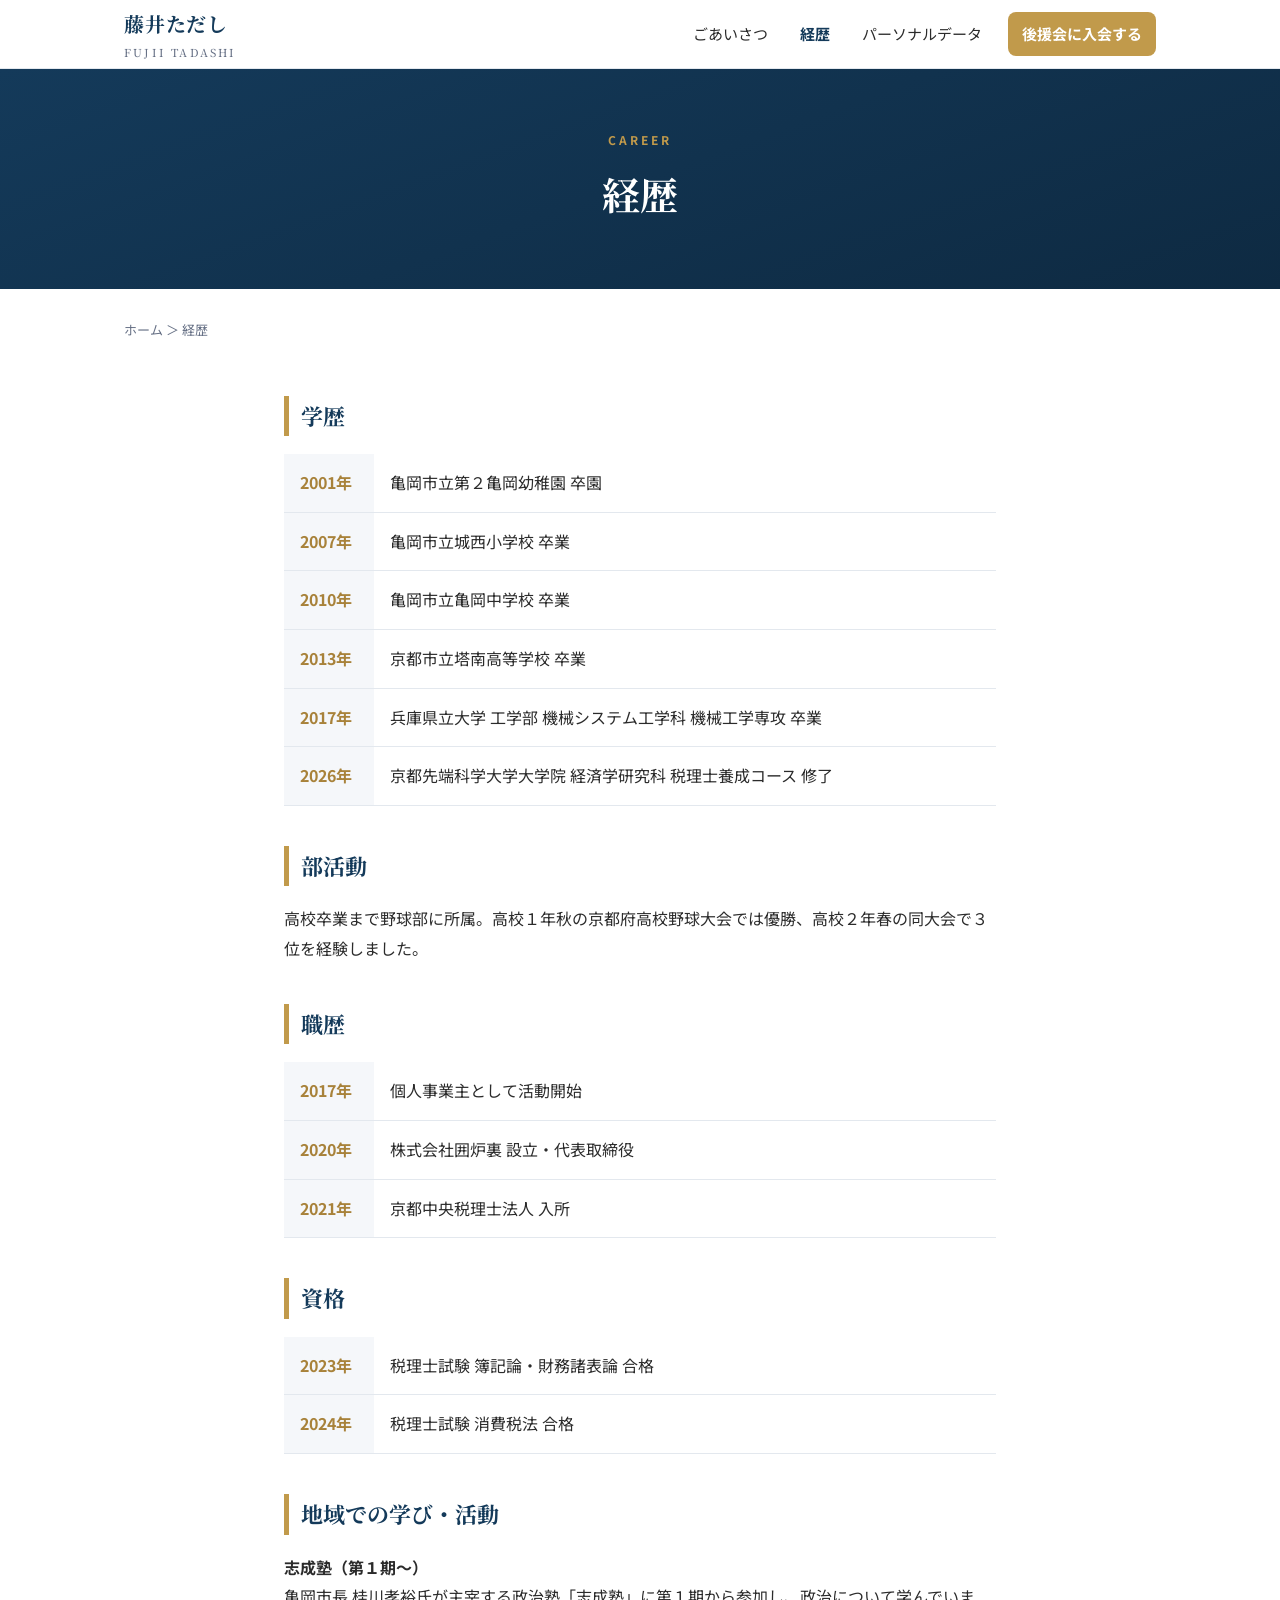
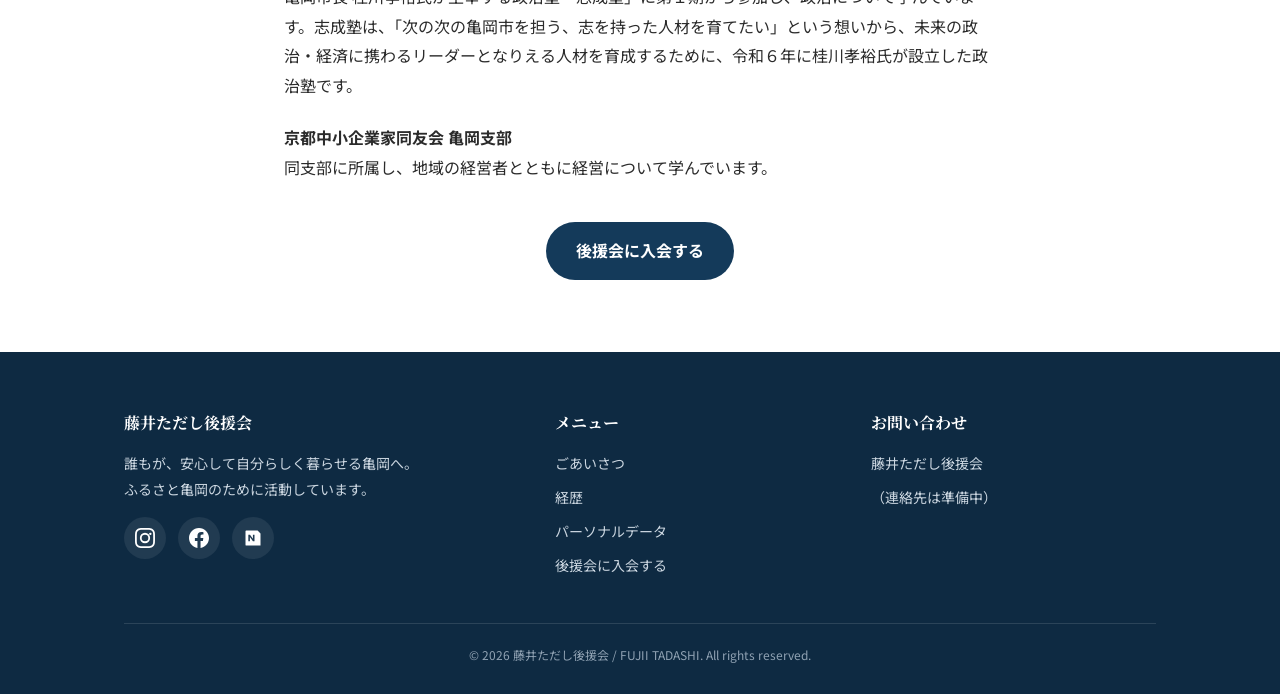
==== career.html @ 50777f2e "feat: 藤井ただし公式サイトを初期構築 - トップ（ヒーロー・想い・導線・後援会CTA） - ごあいさつ / 経歴 / パーソナルデータ / 後援会に入会する - Instagram連携、Face" ====
<!DOCTYPE html>
<html lang="ja">
<head>
<meta charset="UTF-8">
<meta name="viewport" content="width=device-width, initial-scale=1.0">
<title>経歴｜藤井ただし（藤井 規示）公式サイト</title>
<meta name="description" content="藤井ただし（藤井 規示）の経歴。学歴・部活動・職歴・資格・地域での学びと活動をご紹介します。">
<link rel="preconnect" href="https://fonts.googleapis.com">
<link rel="preconnect" href="https://fonts.gstatic.com" crossorigin>
<link href="https://fonts.googleapis.com/css2?family=Noto+Sans+JP:wght@400;500;700&family=Noto+Serif+JP:wght@600;700&display=swap" rel="stylesheet">
<link rel="stylesheet" href="assets/css/style.css">
</head>
<body>

<header class="site-header">
  <div class="container nav">
    <a class="brand" href="index.html">藤井ただし<small>FUJII TADASHI</small></a>
    <button class="nav-toggle" aria-label="メニュー"><span></span><span></span><span></span></button>
    <ul class="nav-links">
      <li><a href="greeting.html">ごあいさつ</a></li>
      <li><a class="current" href="career.html">経歴</a></li>
      <li><a href="profile.html">パーソナルデータ</a></li>
      <li><a class="cta" href="support.html">後援会に入会する</a></li>
    </ul>
  </div>
</header>

<section class="page-hero">
  <span class="en">Career</span>
  <h1>経歴</h1>
</section>

<div class="container">
  <p class="breadcrumb"><a href="index.html">ホーム</a> ＞ 経歴</p>
</div>

<section class="section" style="padding-top:24px;">
  <div class="container prose">

    <div class="block">
      <h2>学歴</h2>
      <table class="data-table timeline">
        <tr><th>2001年</th><td>亀岡市立第２亀岡幼稚園 卒園</td></tr>
        <tr><th>2007年</th><td>亀岡市立城西小学校 卒業</td></tr>
        <tr><th>2010年</th><td>亀岡市立亀岡中学校 卒業</td></tr>
        <tr><th>2013年</th><td>京都市立塔南高等学校 卒業</td></tr>
        <tr><th>2017年</th><td>兵庫県立大学 工学部 機械システム工学科 機械工学専攻 卒業</td></tr>
        <tr><th>2026年</th><td>京都先端科学大学大学院 経済学研究科 税理士養成コース 修了</td></tr>
      </table>
    </div>

    <div class="block">
      <h2>部活動</h2>
      <p>高校卒業まで野球部に所属。高校１年秋の京都府高校野球大会では優勝、高校２年春の同大会で３位を経験しました。</p>
    </div>

    <div class="block">
      <h2>職歴</h2>
      <table class="data-table timeline">
        <tr><th>2017年</th><td>個人事業主として活動開始</td></tr>
        <tr><th>2020年</th><td>株式会社囲炉裏 設立・代表取締役</td></tr>
        <tr><th>2021年</th><td>京都中央税理士法人 入所</td></tr>
      </table>
    </div>

    <div class="block">
      <h2>資格</h2>
      <table class="data-table timeline">
        <tr><th>2023年</th><td>税理士試験 簿記論・財務諸表論 合格</td></tr>
        <tr><th>2024年</th><td>税理士試験 消費税法 合格</td></tr>
      </table>
    </div>

    <div class="block">
      <h2>地域での学び・活動</h2>
      <p><strong>志成塾（第１期〜）</strong><br>
      亀岡市長 桂川孝裕氏が主宰する政治塾「志成塾」に第１期から参加し、政治について学んでいます。志成塾は、「次の次の亀岡市を担う、志を持った人材を育てたい」という想いから、未来の政治・経済に携わるリーダーとなりえる人材を育成するために、令和６年に桂川孝裕氏が設立した政治塾です。</p>
      <p><strong>京都中小企業家同友会 亀岡支部</strong><br>
      同支部に所属し、地域の経営者とともに経営について学んでいます。</p>
    </div>

    <div style="text-align:center; margin-top:40px;">
      <a class="btn btn-navy" href="support.html">後援会に入会する</a>
    </div>
  </div>
</section>

<footer class="site-footer">
  <div class="container">
    <div class="footer-grid">
      <div>
        <h4>藤井ただし後援会</h4>
        <p>誰もが、安心して自分らしく暮らせる亀岡へ。<br>ふるさと亀岡のために活動しています。</p>
        <div class="socials">
          <a href="https://www.instagram.com/kameokafujii/" target="_blank" rel="noopener" aria-label="Instagram">
            <svg viewBox="0 0 24 24"><path d="M12 2.16c3.2 0 3.58.01 4.85.07 1.17.05 1.8.25 2.23.41.56.22.96.48 1.38.9.42.42.68.82.9 1.38.16.42.36 1.06.41 2.23.06 1.27.07 1.65.07 4.85s-.01 3.58-.07 4.85c-.05 1.17-.25 1.8-.41 2.23-.22.56-.48.96-.9 1.38-.42.42-.82.68-1.38.9-.42.16-1.06.36-2.23.41-1.27.06-1.65.07-4.85.07s-3.58-.01-4.85-.07c-1.17-.05-1.8-.25-2.23-.41a3.7 3.7 0 0 1-1.38-.9 3.7 3.7 0 0 1-.9-1.38c-.16-.42-.36-1.06-.41-2.23C2.17 15.58 2.16 15.2 2.16 12s.01-3.58.07-4.85c.05-1.17.25-1.8.41-2.23.22-.56.48-.96.9-1.38.42-.42.82-.68 1.38-.9.42-.16 1.06-.36 2.23-.41C8.42 2.17 8.8 2.16 12 2.16M12 0C8.74 0 8.33.01 7.05.07 5.78.13 4.9.33 4.14.63c-.79.3-1.46.72-2.12 1.38C1.36 2.67.94 3.34.63 4.14.33 4.9.13 5.78.07 7.05.01 8.33 0 8.74 0 12s.01 3.67.07 4.95c.06 1.27.26 2.15.56 2.91.3.8.72 1.47 1.38 2.13.66.66 1.33 1.08 2.12 1.38.76.3 1.64.5 2.91.56C8.33 23.99 8.74 24 12 24s3.67-.01 4.95-.07c1.27-.06 2.15-.26 2.91-.56.8-.3 1.47-.72 2.13-1.38.66-.66 1.08-1.33 1.38-2.13.3-.76.5-1.64.56-2.91.06-1.28.07-1.69.07-4.95s-.01-3.67-.07-4.95c-.06-1.27-.26-2.15-.56-2.91-.3-.8-.72-1.47-1.38-2.13A5.9 5.9 0 0 0 19.86.63C19.1.33 18.22.13 16.95.07 15.67.01 15.26 0 12 0Zm0 5.84A6.16 6.16 0 1 0 18.16 12 6.16 6.16 0 0 0 12 5.84Zm0 10.16A4 4 0 1 1 16 12a4 4 0 0 1-4 4Zm6.4-10.4a1.44 1.44 0 1 0 1.44 1.44 1.44 1.44 0 0 0-1.44-1.44Z"/></svg>
          </a>
          <a href="#" aria-label="Facebook（準備中）" title="準備中">
            <svg viewBox="0 0 24 24"><path d="M24 12.07C24 5.4 18.63 0 12 0S0 5.4 0 12.07C0 18.1 4.39 23.1 10.13 24v-8.44H7.08v-3.49h3.05V9.41c0-3.02 1.79-4.69 4.53-4.69 1.31 0 2.68.24 2.68.24v2.97h-1.51c-1.49 0-1.96.93-1.96 1.89v2.25h3.33l-.53 3.49h-2.8V24C19.61 23.1 24 18.1 24 12.07Z"/></svg>
          </a>
          <a href="#" aria-label="note（準備中）" title="準備中">
            <svg viewBox="0 0 24 24"><path d="M4 3h13.5L21 6.5V21H4a1 1 0 0 1-1-1V4a1 1 0 0 1 1-1Zm2.4 5.2v7.6h1.9v-4.9l3.6 4.9h1.9V8.2h-1.9v4.8L8.4 8.2H6.4Z"/></svg>
          </a>
        </div>
      </div>
      <div>
        <h4>メニュー</h4>
        <ul>
          <li><a href="greeting.html">ごあいさつ</a></li>
          <li><a href="career.html">経歴</a></li>
          <li><a href="profile.html">パーソナルデータ</a></li>
          <li><a href="support.html">後援会に入会する</a></li>
        </ul>
      </div>
      <div>
        <h4>お問い合わせ</h4>
        <ul>
          <li>藤井ただし後援会</li>
          <li>（連絡先は準備中）</li>
        </ul>
      </div>
    </div>
    <div class="copyright">© 2026 藤井ただし後援会 / FUJII TADASHI. All rights reserved.</div>
  </div>
</footer>

<script src="assets/js/nav.js"></script>
</body>
</html>
---- assets/css/style.css ----
/* =========================================================
   藤井ただし 公式サイト  共通スタイル
   カラー: 深い藍(信頼) + 金(品位) + 余白の白基調
   ========================================================= */

:root {
  --navy:        #143a5a;
  --navy-dark:   #0e2a42;
  --navy-light:  #24567f;
  --gold:        #c19a4b;
  --gold-dark:   #a8823a;
  --ink:         #2b2b2b;
  --muted:       #667085;
  --line:        #e3e8ee;
  --bg:          #ffffff;
  --bg-alt:      #f5f7fa;
  --radius:      14px;
  --shadow:      0 6px 24px rgba(20, 58, 90, 0.08);
  --maxw:        1080px;
}

* { box-sizing: border-box; }

html { scroll-behavior: smooth; }

body {
  margin: 0;
  color: var(--ink);
  background: var(--bg);
  font-family: "Noto Sans JP", -apple-system, BlinkMacSystemFont, "Hiragino Kaku Gothic ProN", "Yu Gothic", Meiryo, sans-serif;
  line-height: 1.85;
  font-size: 16px;
  -webkit-font-smoothing: antialiased;
}

img { max-width: 100%; display: block; }

a { color: var(--navy); text-decoration: none; }
a:hover { text-decoration: underline; }

.container {
  width: 100%;
  max-width: var(--maxw);
  margin: 0 auto;
  padding: 0 24px;
}

/* ---------- ヘッダー / ナビ ---------- */
.site-header {
  position: sticky;
  top: 0;
  z-index: 50;
  background: rgba(255, 255, 255, 0.94);
  backdrop-filter: saturate(180%) blur(8px);
  border-bottom: 1px solid var(--line);
}
.nav {
  display: flex;
  align-items: center;
  justify-content: space-between;
  height: 68px;
}
.brand {
  font-family: "Noto Serif JP", serif;
  font-weight: 700;
  font-size: 20px;
  color: var(--navy);
  letter-spacing: 0.04em;
}
.brand:hover { text-decoration: none; }
.brand small { display: block; font-size: 11px; color: var(--muted); font-weight: 500; letter-spacing: 0.2em; }

.nav-links {
  display: flex;
  align-items: center;
  gap: 4px;
  list-style: none;
  margin: 0;
  padding: 0;
}
.nav-links a {
  display: block;
  padding: 8px 14px;
  color: var(--ink);
  font-size: 15px;
  border-radius: 8px;
  transition: background .2s, color .2s;
}
.nav-links a:hover { background: var(--bg-alt); text-decoration: none; }
.nav-links a.current { color: var(--navy); font-weight: 700; }
.nav-links a.cta {
  background: var(--gold);
  color: #fff;
  font-weight: 700;
  margin-left: 8px;
}
.nav-links a.cta:hover { background: var(--gold-dark); }

.nav-toggle {
  display: none;
  background: none;
  border: 0;
  cursor: pointer;
  width: 44px; height: 44px;
  padding: 10px;
}
.nav-toggle span {
  display: block; height: 2px; background: var(--navy);
  margin: 5px 0; transition: .3s;
}

/* ---------- ヒーロー ---------- */
.hero {
  background: linear-gradient(160deg, var(--navy) 0%, var(--navy-dark) 100%);
  color: #fff;
  position: relative;
  overflow: hidden;
}
.hero-inner {
  display: grid;
  grid-template-columns: 1.2fr 0.8fr;
  gap: 48px;
  align-items: center;
  padding: 72px 24px;
}
.hero-copy .eyebrow {
  color: var(--gold);
  font-weight: 700;
  letter-spacing: 0.18em;
  font-size: 13px;
  margin: 0 0 18px;
}
.hero-copy h1 {
  font-family: "Noto Serif JP", serif;
  font-size: clamp(30px, 5vw, 48px);
  line-height: 1.35;
  margin: 0 0 12px;
  font-weight: 700;
}
.hero-copy .name {
  font-size: 18px;
  color: #d7e2ec;
  margin: 0 0 28px;
  letter-spacing: 0.08em;
}
.hero-copy .catch {
  font-family: "Noto Serif JP", serif;
  font-size: clamp(20px, 3vw, 26px);
  line-height: 1.6;
  margin: 0 0 32px;
}
.hero-portrait {
  justify-self: center;
}
.hero-portrait img {
  width: 300px;
  max-width: 100%;
  border-radius: var(--radius);
  box-shadow: 0 18px 48px rgba(0, 0, 0, 0.35);
  border: 5px solid rgba(255,255,255,0.9);
}

/* ---------- ボタン ---------- */
.btn {
  display: inline-block;
  padding: 14px 30px;
  border-radius: 999px;
  font-weight: 700;
  font-size: 16px;
  transition: transform .15s, box-shadow .2s, background .2s;
}
.btn:hover { text-decoration: none; transform: translateY(-2px); }
.btn-gold { background: var(--gold); color: #fff; box-shadow: var(--shadow); }
.btn-gold:hover { background: var(--gold-dark); }
.btn-outline { border: 2px solid #fff; color: #fff; }
.btn-outline:hover { background: rgba(255,255,255,0.12); }
.btn-navy { background: var(--navy); color: #fff; }
.btn-navy:hover { background: var(--navy-dark); }

/* ---------- 汎用セクション ---------- */
.section { padding: 72px 0; }
.section.alt { background: var(--bg-alt); }
.section-head { text-align: center; margin-bottom: 48px; }
.section-head .ja {
  font-family: "Noto Serif JP", serif;
  font-size: clamp(24px, 4vw, 32px);
  color: var(--navy);
  margin: 0 0 6px;
  font-weight: 700;
}
.section-head .en {
  display: block;
  color: var(--gold);
  letter-spacing: 0.25em;
  font-size: 12px;
  font-weight: 700;
  text-transform: uppercase;
}

/* ---------- ページ見出し（サブページ共通） ---------- */
.page-hero {
  background: linear-gradient(160deg, var(--navy) 0%, var(--navy-dark) 100%);
  color: #fff;
  padding: 60px 0;
  text-align: center;
}
.page-hero .en {
  color: var(--gold); letter-spacing: 0.25em; font-size: 12px; font-weight: 700;
  text-transform: uppercase; display: block; margin-bottom: 8px;
}
.page-hero h1 {
  font-family: "Noto Serif JP", serif;
  font-size: clamp(26px, 4vw, 38px);
  margin: 0; font-weight: 700;
}
.breadcrumb {
  font-size: 13px; color: var(--muted); padding: 16px 0;
}
.breadcrumb a { color: var(--muted); }

/* ---------- 導線カード ---------- */
.cards {
  display: grid;
  grid-template-columns: repeat(4, 1fr);
  gap: 20px;
}
.card {
  background: #fff;
  border: 1px solid var(--line);
  border-radius: var(--radius);
  padding: 28px 22px;
  text-align: center;
  transition: transform .2s, box-shadow .2s, border-color .2s;
}
.card:hover { transform: translateY(-4px); box-shadow: var(--shadow); border-color: var(--gold); text-decoration: none; }
.card .num {
  font-family: "Noto Serif JP", serif;
  color: var(--gold); font-size: 14px; letter-spacing: 0.2em; font-weight: 700;
}
.card h3 { margin: 10px 0 8px; color: var(--navy); font-size: 19px; }
.card p { margin: 0; color: var(--muted); font-size: 14px; }
.cards.cols-3 { grid-template-columns: repeat(3, 1fr); }
.card.static { cursor: default; text-align: left; }
.card.static p { line-height: 1.8; }
.vision-lead { text-align: center; max-width: 720px; margin: 0 auto 44px; font-size: 18px; line-height: 1.9; color: var(--navy-dark); }

/* ---------- 本文プロース ---------- */
.prose { max-width: 760px; margin: 0 auto; }
.prose p { margin: 0 0 1.4em; }
.prose h2 {
  font-family: "Noto Serif JP", serif;
  color: var(--navy);
  font-size: 24px;
  margin: 2em 0 0.8em;
  padding-left: 14px;
  border-left: 5px solid var(--gold);
}
.prose .lead { font-size: 18px; color: var(--navy-dark); font-weight: 500; }
.signature { text-align: right; margin-top: 2.5em; font-family: "Noto Serif JP", serif; }
.signature .role { color: var(--muted); font-size: 14px; }
.signature .who { font-size: 22px; color: var(--navy); }

/* ---------- データテーブル ---------- */
.data-table {
  width: 100%;
  border-collapse: collapse;
  margin: 0 0 12px;
}
.data-table th, .data-table td {
  text-align: left;
  padding: 14px 16px;
  border-bottom: 1px solid var(--line);
  vertical-align: top;
}
.data-table th {
  width: 130px;
  color: var(--navy);
  font-weight: 700;
  white-space: nowrap;
  background: var(--bg-alt);
}
.timeline th { white-space: nowrap; width: 90px; color: var(--gold-dark); }

.block { margin-bottom: 40px; }
.block h2 {
  font-family: "Noto Serif JP", serif;
  color: var(--navy); font-size: 22px;
  margin: 0 0 18px; padding-left: 12px; border-left: 5px solid var(--gold);
}

.note {
  background: #fff8e8;
  border: 1px solid #ecd9a6;
  border-radius: 10px;
  padding: 16px 18px;
  font-size: 14px;
  color: #705a1f;
  margin: 20px 0;
}
.note strong { color: #8a6d14; }

.pill {
  display: inline-block; background: var(--bg-alt); border: 1px solid var(--line);
  border-radius: 999px; padding: 6px 16px; margin: 0 8px 8px 0; font-size: 14px;
}

/* ---------- 後援会 CTA 帯 ---------- */
.cta-band {
  background: linear-gradient(160deg, var(--navy) 0%, var(--navy-dark) 100%);
  color: #fff; text-align: center; padding: 64px 24px;
}
.cta-band h2 { font-family: "Noto Serif JP", serif; font-size: clamp(22px,3.5vw,30px); margin: 0 0 12px; }
.cta-band p { color: #d7e2ec; margin: 0 0 28px; }

/* ---------- 後援会 手順 ---------- */
.steps { counter-reset: step; max-width: 720px; margin: 0 auto; padding: 0; list-style: none; }
.steps li {
  position: relative; padding: 0 0 28px 64px; border-left: 2px solid var(--line);
  margin-left: 22px;
}
.steps li:last-child { border-left-color: transparent; }
.steps li::before {
  counter-increment: step; content: counter(step);
  position: absolute; left: -22px; top: -4px;
  width: 44px; height: 44px; border-radius: 50%;
  background: var(--gold); color: #fff; font-weight: 700;
  display: flex; align-items: center; justify-content: center;
  font-family: "Noto Serif JP", serif;
}
.steps li h3 { margin: 0 0 6px; color: var(--navy); }
.steps li p { margin: 0; color: var(--muted); }

/* ---------- フッター ---------- */
.site-footer {
  background: var(--navy-dark);
  color: #cbd6e0;
  padding: 56px 0 28px;
  font-size: 14px;
}
.footer-grid {
  display: grid;
  grid-template-columns: 1.4fr 1fr 1fr;
  gap: 32px;
  margin-bottom: 36px;
}
.footer-grid h4 { color: #fff; font-size: 16px; margin: 0 0 14px; font-family: "Noto Serif JP", serif; }
.footer-grid a { color: #cbd6e0; }
.footer-grid a:hover { color: #fff; }
.footer-grid ul { list-style: none; margin: 0; padding: 0; }
.footer-grid li { margin-bottom: 8px; }
.socials { display: flex; gap: 12px; margin-top: 4px; }
.socials a {
  width: 42px; height: 42px; border-radius: 50%;
  background: rgba(255,255,255,0.08); display: flex; align-items: center; justify-content: center;
  transition: background .2s;
}
.socials a:hover { background: var(--gold); }
.socials svg { width: 20px; height: 20px; fill: #fff; }
.copyright {
  border-top: 1px solid rgba(255,255,255,0.12);
  padding-top: 20px; text-align: center; color: #90a2b3; font-size: 12px;
}

/* ---------- レスポンシブ ---------- */
@media (max-width: 860px) {
  .hero-inner { grid-template-columns: 1fr; text-align: center; padding: 56px 24px; }
  .hero-portrait { order: -1; }
  .hero-portrait img { width: 220px; }
  .cards { grid-template-columns: repeat(2, 1fr); }
  .cards.cols-3 { grid-template-columns: 1fr; }
  .footer-grid { grid-template-columns: 1fr; }

  .nav-toggle { display: block; }
  .nav-links {
    position: absolute; top: 68px; left: 0; right: 0;
    flex-direction: column; align-items: stretch;
    background: #fff; border-bottom: 1px solid var(--line);
    padding: 12px 16px; gap: 2px;
    display: none;
  }
  .nav-links.open { display: flex; }
  .nav-links a { padding: 12px 14px; }
  .nav-links a.cta { margin: 8px 0 0; text-align: center; }
}
@media (max-width: 480px) {
  .cards { grid-template-columns: 1fr; }
  .data-table th { width: 104px; }
}
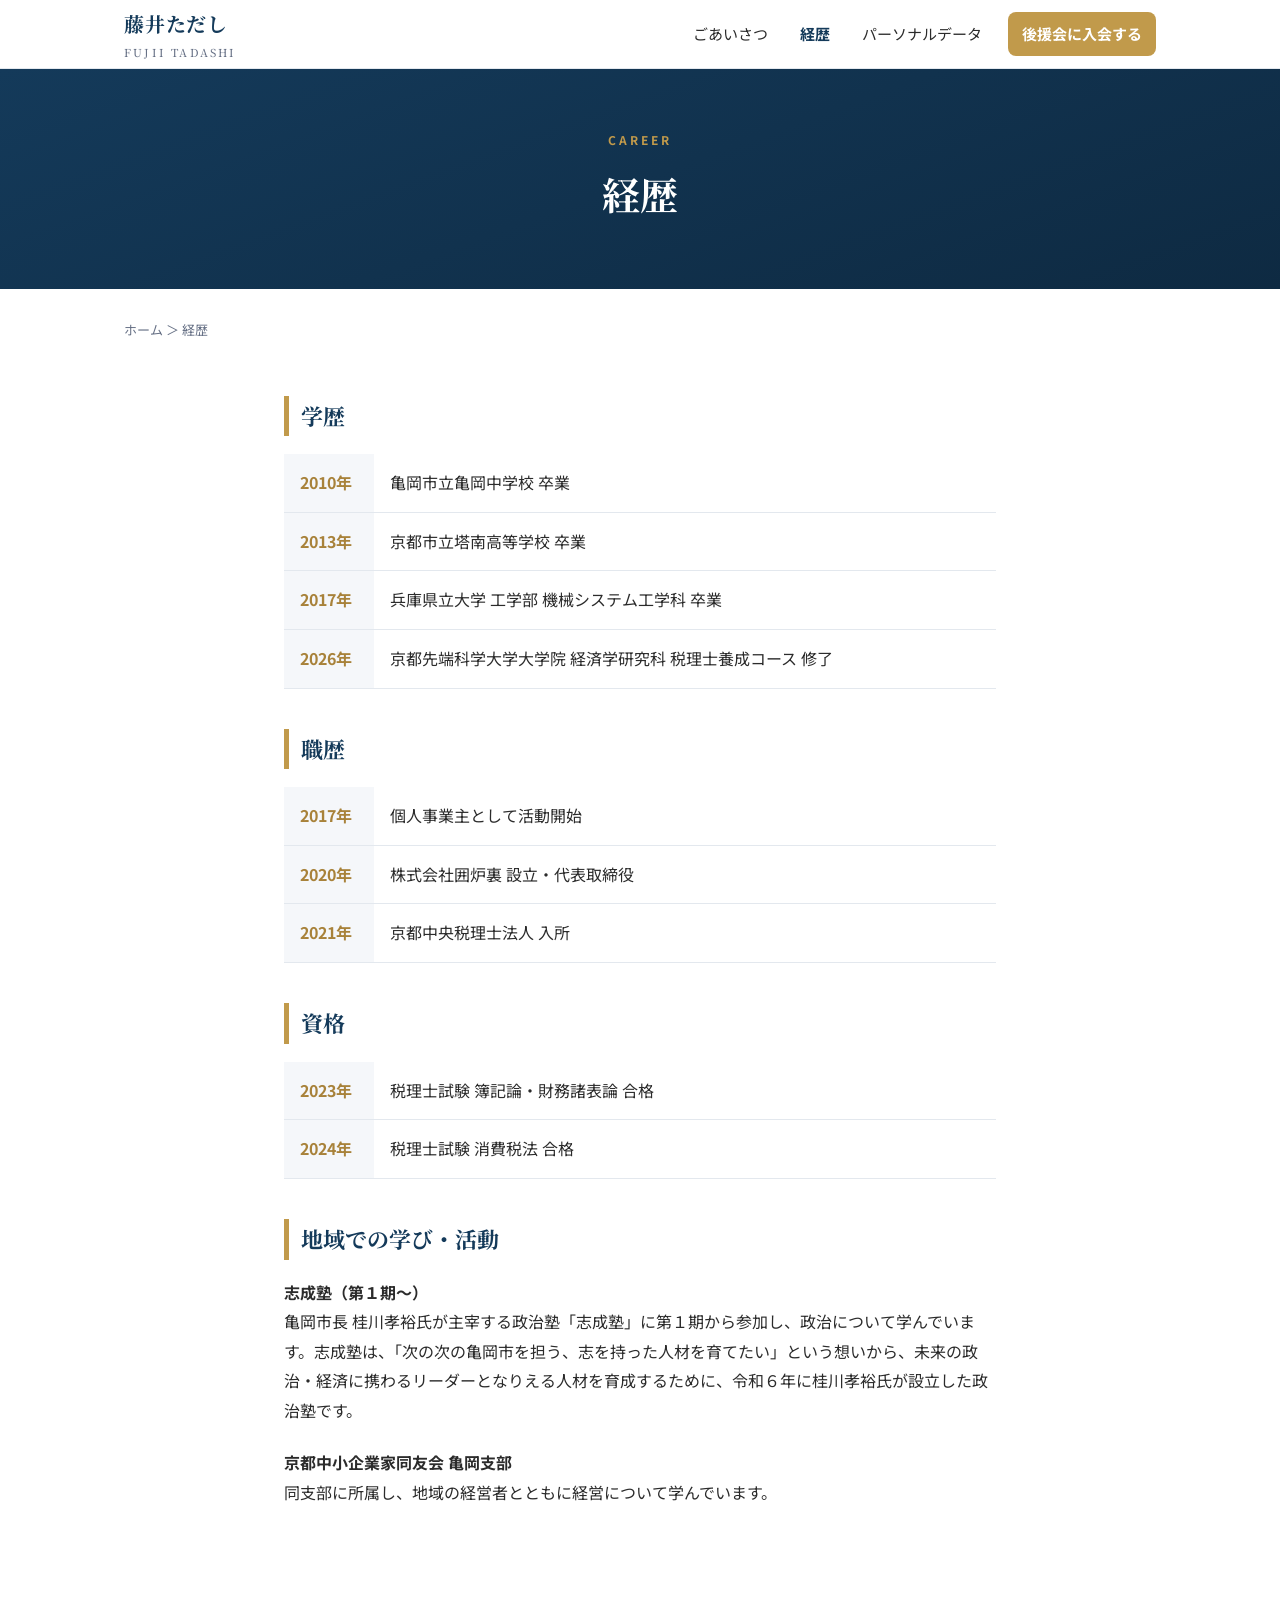
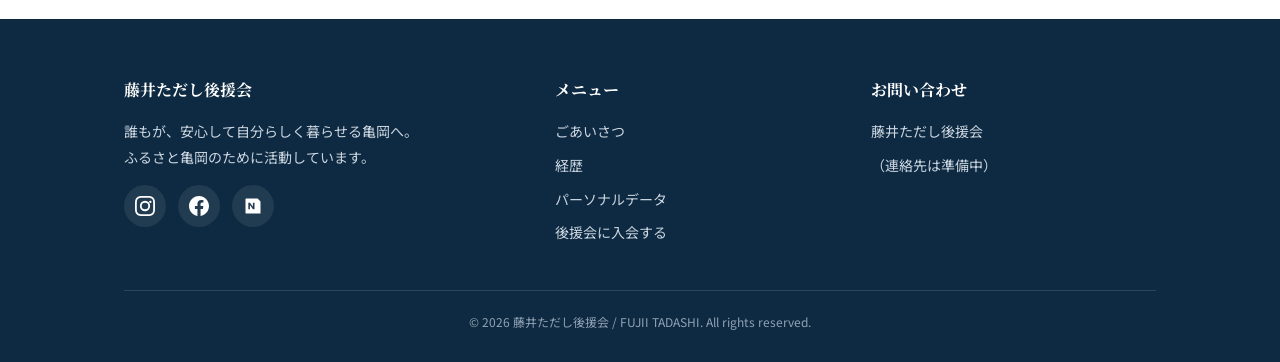
==== commit f82b9e1f: "fix: 名前表記を「藤井ただし」に統一・経歴と各ページを整理 - 「藤井ただし（藤井 規示）」→「藤井ただし」に統一（漢字名を削除） - 学歴を亀岡中学校卒業以降に絞り、大学は「機械システム工学科 " ====
--- a/career.html
+++ b/career.html
@@ -3,8 +3,8 @@
 <head>
 <meta charset="UTF-8">
 <meta name="viewport" content="width=device-width, initial-scale=1.0">
-<title>経歴｜藤井ただし（藤井 規示）公式サイト</title>
-<meta name="description" content="藤井ただし（藤井 規示）の経歴。学歴・部活動・職歴・資格・地域での学びと活動をご紹介します。">
+<title>経歴｜藤井ただし公式サイト</title>
+<meta name="description" content="藤井ただしの経歴。学歴・職歴・資格・地域での学びと活動をご紹介します。">
 <link rel="preconnect" href="https://fonts.googleapis.com">
 <link rel="preconnect" href="https://fonts.gstatic.com" crossorigin>
 <link href="https://fonts.googleapis.com/css2?family=Noto+Sans+JP:wght@400;500;700&family=Noto+Serif+JP:wght@600;700&display=swap" rel="stylesheet">
@@ -40,18 +40,11 @@
     <div class="block">
       <h2>学歴</h2>
       <table class="data-table timeline">
-        <tr><th>2001年</th><td>亀岡市立第２亀岡幼稚園 卒園</td></tr>
-        <tr><th>2007年</th><td>亀岡市立城西小学校 卒業</td></tr>
         <tr><th>2010年</th><td>亀岡市立亀岡中学校 卒業</td></tr>
         <tr><th>2013年</th><td>京都市立塔南高等学校 卒業</td></tr>
-        <tr><th>2017年</th><td>兵庫県立大学 工学部 機械システム工学科 機械工学専攻 卒業</td></tr>
+        <tr><th>2017年</th><td>兵庫県立大学 工学部 機械システム工学科 卒業</td></tr>
         <tr><th>2026年</th><td>京都先端科学大学大学院 経済学研究科 税理士養成コース 修了</td></tr>
       </table>
-    </div>
-
-    <div class="block">
-      <h2>部活動</h2>
-      <p>高校卒業まで野球部に所属。高校１年秋の京都府高校野球大会では優勝、高校２年春の同大会で３位を経験しました。</p>
     </div>
 
     <div class="block">
@@ -77,10 +70,6 @@
       亀岡市長 桂川孝裕氏が主宰する政治塾「志成塾」に第１期から参加し、政治について学んでいます。志成塾は、「次の次の亀岡市を担う、志を持った人材を育てたい」という想いから、未来の政治・経済に携わるリーダーとなりえる人材を育成するために、令和６年に桂川孝裕氏が設立した政治塾です。</p>
       <p><strong>京都中小企業家同友会 亀岡支部</strong><br>
       同支部に所属し、地域の経営者とともに経営について学んでいます。</p>
-    </div>
-
-    <div style="text-align:center; margin-top:40px;">
-      <a class="btn btn-navy" href="support.html">後援会に入会する</a>
     </div>
   </div>
 </section>
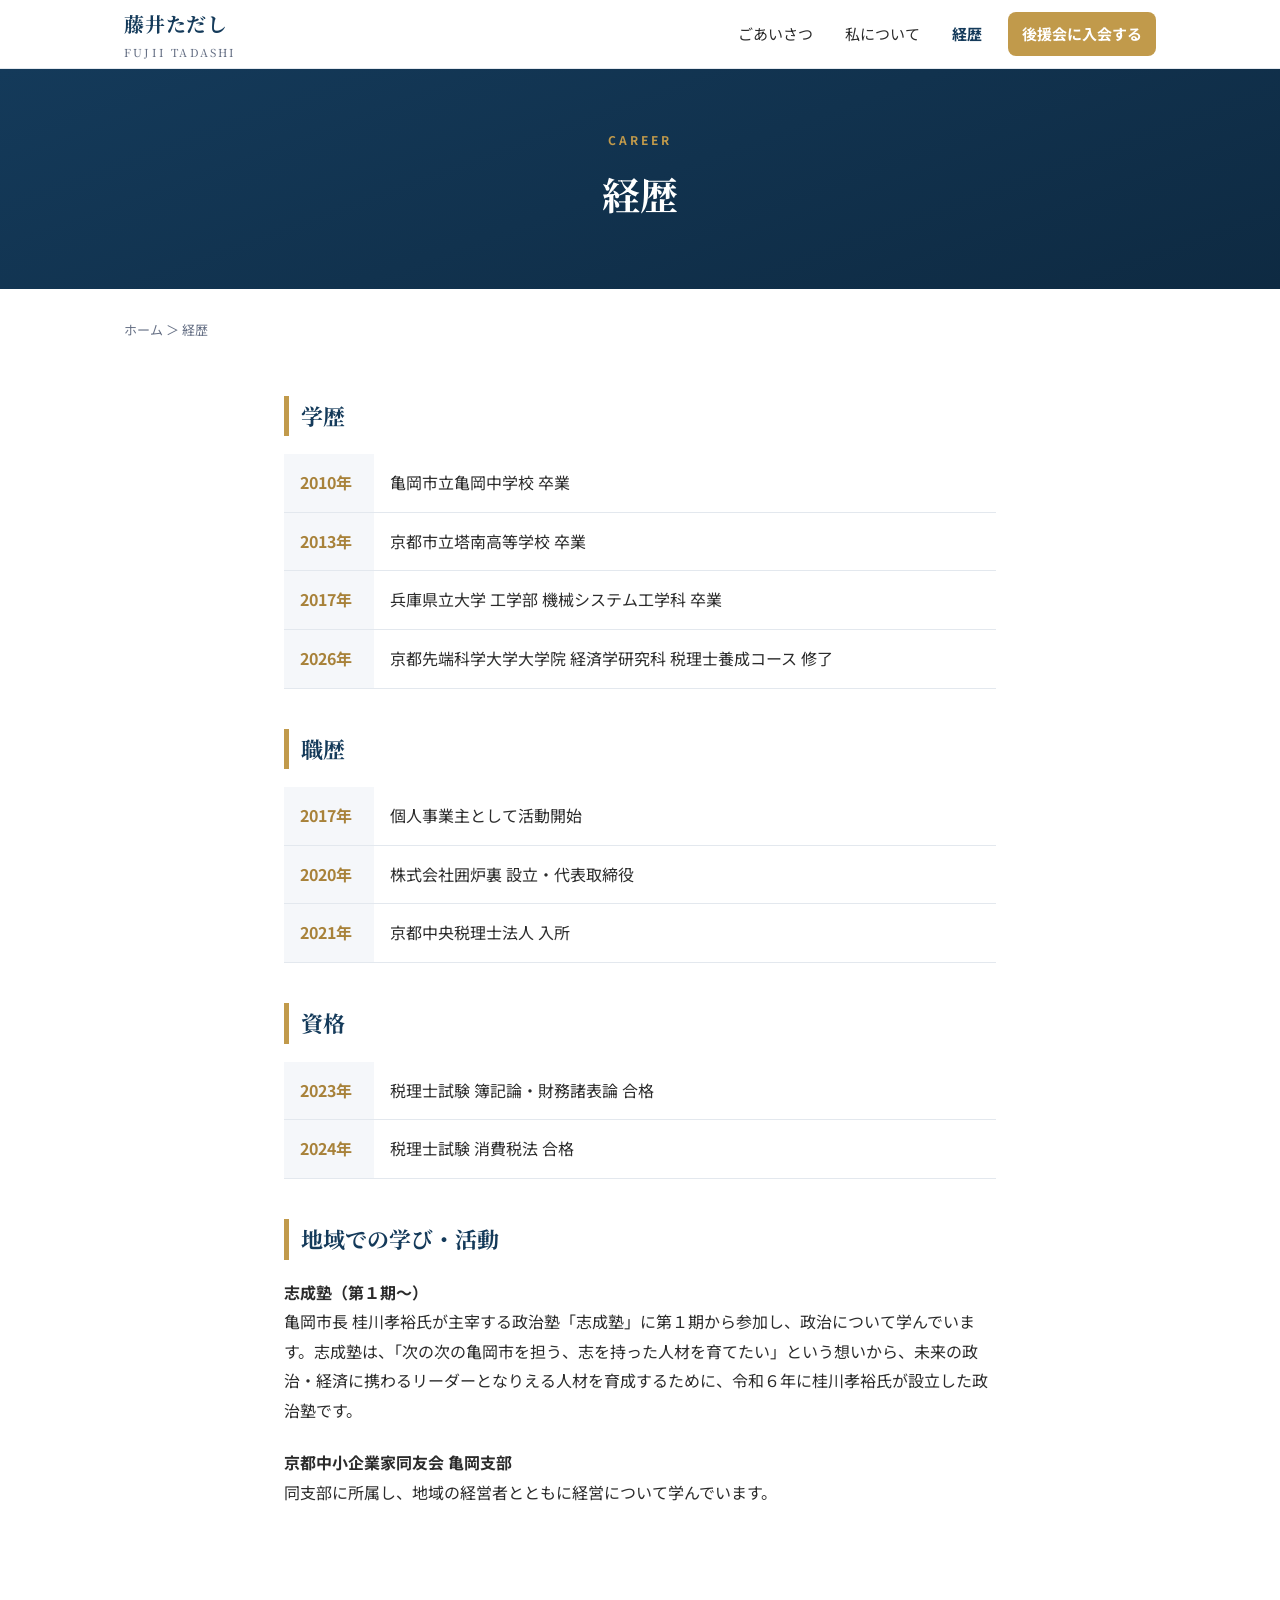
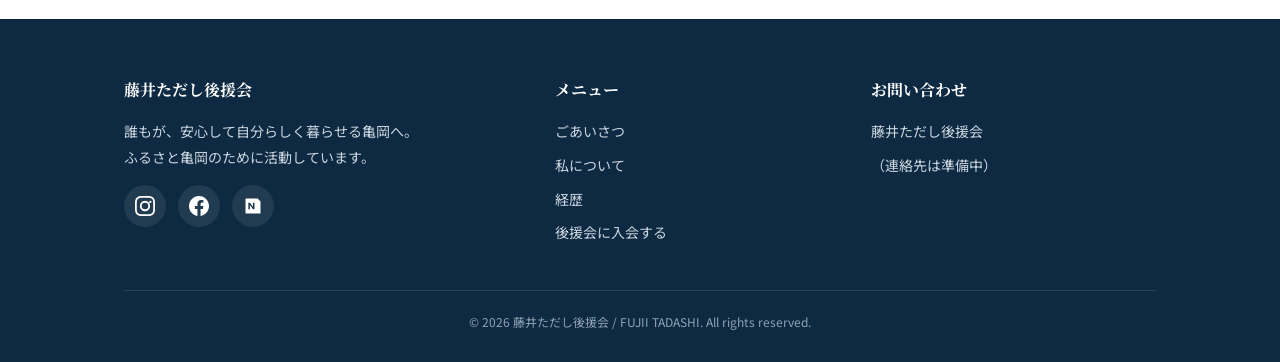
==== commit 74ebde64: "改善: メニュー名を「私について」に統一・並び順変更・導線追加 - 「パーソナルデータ」→「私について」に変更（英語見出しは About） - メニュー順を ごあいさつ→私について→経歴 に統一（ナビ" ====
--- a/career.html
+++ b/career.html
@@ -18,8 +18,8 @@
     <button class="nav-toggle" aria-label="メニュー"><span></span><span></span><span></span></button>
     <ul class="nav-links">
       <li><a href="greeting.html">ごあいさつ</a></li>
+      <li><a href="profile.html">私について</a></li>
       <li><a class="current" href="career.html">経歴</a></li>
-      <li><a href="profile.html">パーソナルデータ</a></li>
       <li><a class="cta" href="support.html">後援会に入会する</a></li>
     </ul>
   </div>
@@ -96,8 +96,8 @@
         <h4>メニュー</h4>
         <ul>
           <li><a href="greeting.html">ごあいさつ</a></li>
+          <li><a href="profile.html">私について</a></li>
           <li><a href="career.html">経歴</a></li>
-          <li><a href="profile.html">パーソナルデータ</a></li>
           <li><a href="support.html">後援会に入会する</a></li>
         </ul>
       </div>
--- a/assets/css/style.css
+++ b/assets/css/style.css
@@ -243,6 +243,12 @@
 .card.static { cursor: default; text-align: left; }
 .card.static p { line-height: 1.8; }
 .vision-lead { text-align: center; max-width: 720px; margin: 0 auto 44px; font-size: 18px; line-height: 1.9; color: var(--navy-dark); }
+.more-link { text-align: center; margin-top: 34px; }
+.more-link a {
+  display: inline-block; font-weight: 700; color: var(--navy);
+  border-bottom: 2px solid var(--gold); padding-bottom: 3px; transition: color .2s;
+}
+.more-link a:hover { text-decoration: none; color: var(--gold-dark); }
 
 /* ---------- 本文プロース ---------- */
 .prose { max-width: 760px; margin: 0 auto; }
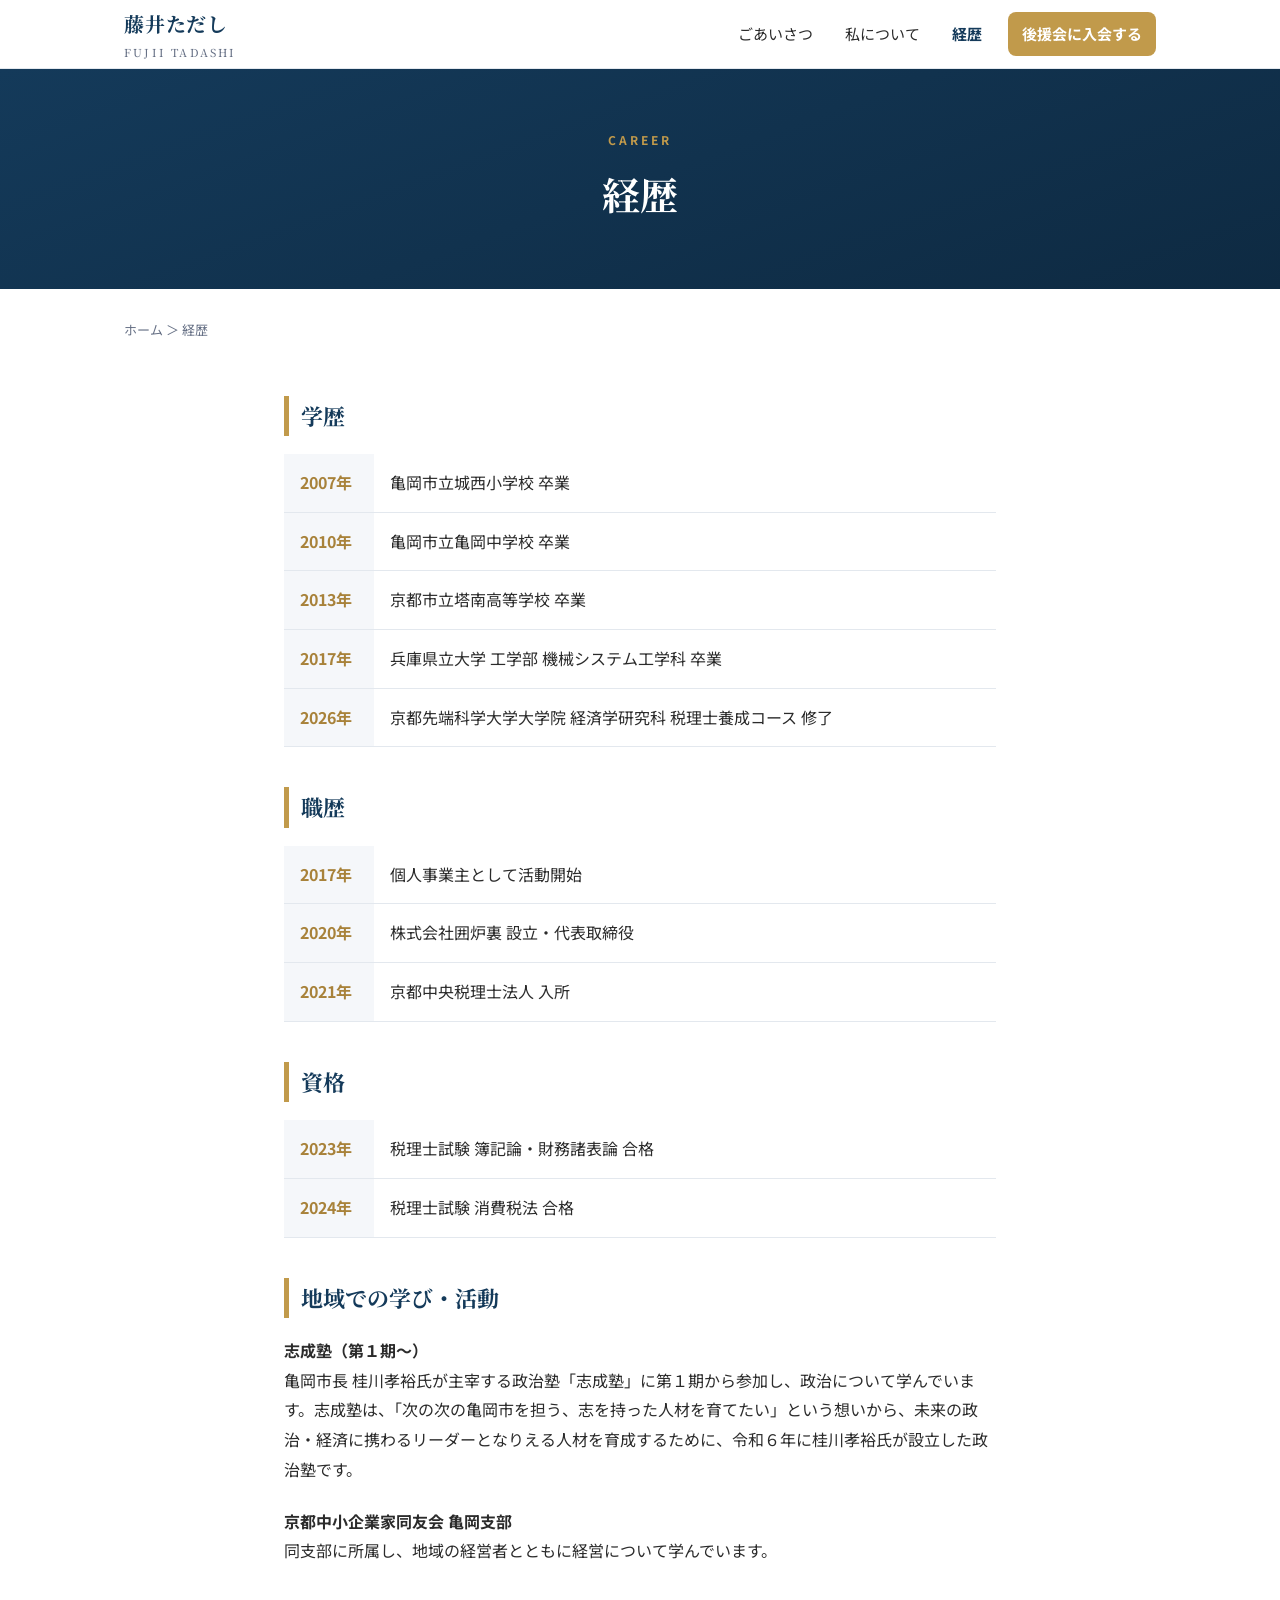
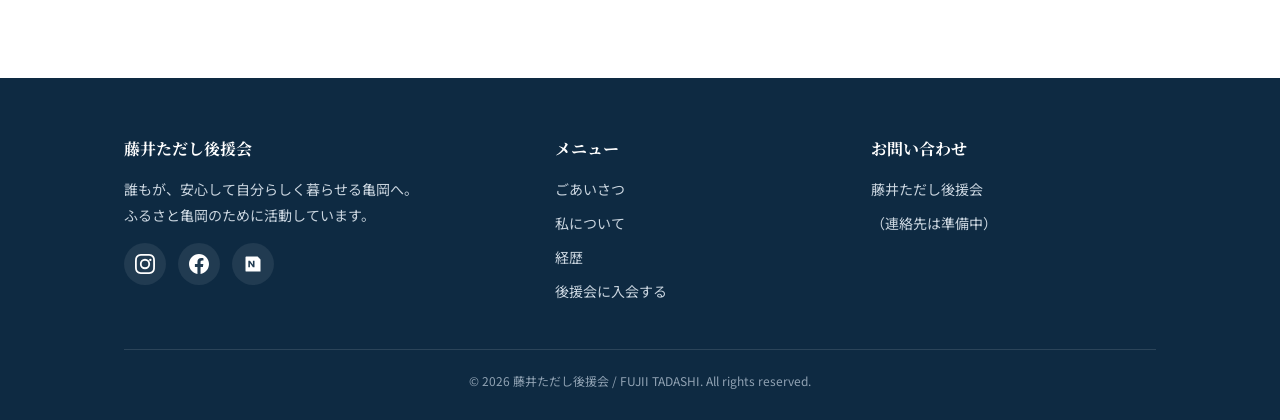
==== commit ccc9b34b: "改善: 紹介文・家族構成・学歴の追記とCTA帯の配色調整 - ホーム紹介文の書き出しを、亀岡での生い立ちを語る文面に更新 - ヒーローの重複する後援会ボタンを削除（下部CTA帯に集約） - 後援会CT" ====
--- a/career.html
+++ b/career.html
@@ -40,6 +40,7 @@
     <div class="block">
       <h2>学歴</h2>
       <table class="data-table timeline">
+        <tr><th>2007年</th><td>亀岡市立城西小学校 卒業</td></tr>
         <tr><th>2010年</th><td>亀岡市立亀岡中学校 卒業</td></tr>
         <tr><th>2013年</th><td>京都市立塔南高等学校 卒業</td></tr>
         <tr><th>2017年</th><td>兵庫県立大学 工学部 機械システム工学科 卒業</td></tr>
--- a/assets/css/style.css
+++ b/assets/css/style.css
@@ -310,13 +310,13 @@
   border-radius: 999px; padding: 6px 16px; margin: 0 8px 8px 0; font-size: 14px;
 }
 
-/* ---------- 後援会 CTA 帯 ---------- */
+/* ---------- 後援会 CTA 帯（ゴールド地：フッターの濃紺と明確に分離） ---------- */
 .cta-band {
-  background: linear-gradient(160deg, var(--navy) 0%, var(--navy-dark) 100%);
-  color: #fff; text-align: center; padding: 64px 24px;
-}
-.cta-band h2 { font-family: "Noto Serif JP", serif; font-size: clamp(22px,3.5vw,30px); margin: 0 0 12px; }
-.cta-band p { color: #d7e2ec; margin: 0 0 28px; }
+  background: linear-gradient(160deg, #d3ad5c 0%, var(--gold) 100%);
+  color: var(--navy-dark); text-align: center; padding: 64px 24px;
+}
+.cta-band h2 { font-family: "Noto Serif JP", serif; font-size: clamp(22px,3.5vw,30px); margin: 0 0 12px; color: var(--navy-dark); }
+.cta-band p { color: #5a4a1c; margin: 0 0 28px; }
 
 /* ---------- 後援会 手順 ---------- */
 .steps { counter-reset: step; max-width: 720px; margin: 0 auto; padding: 0; list-style: none; }
